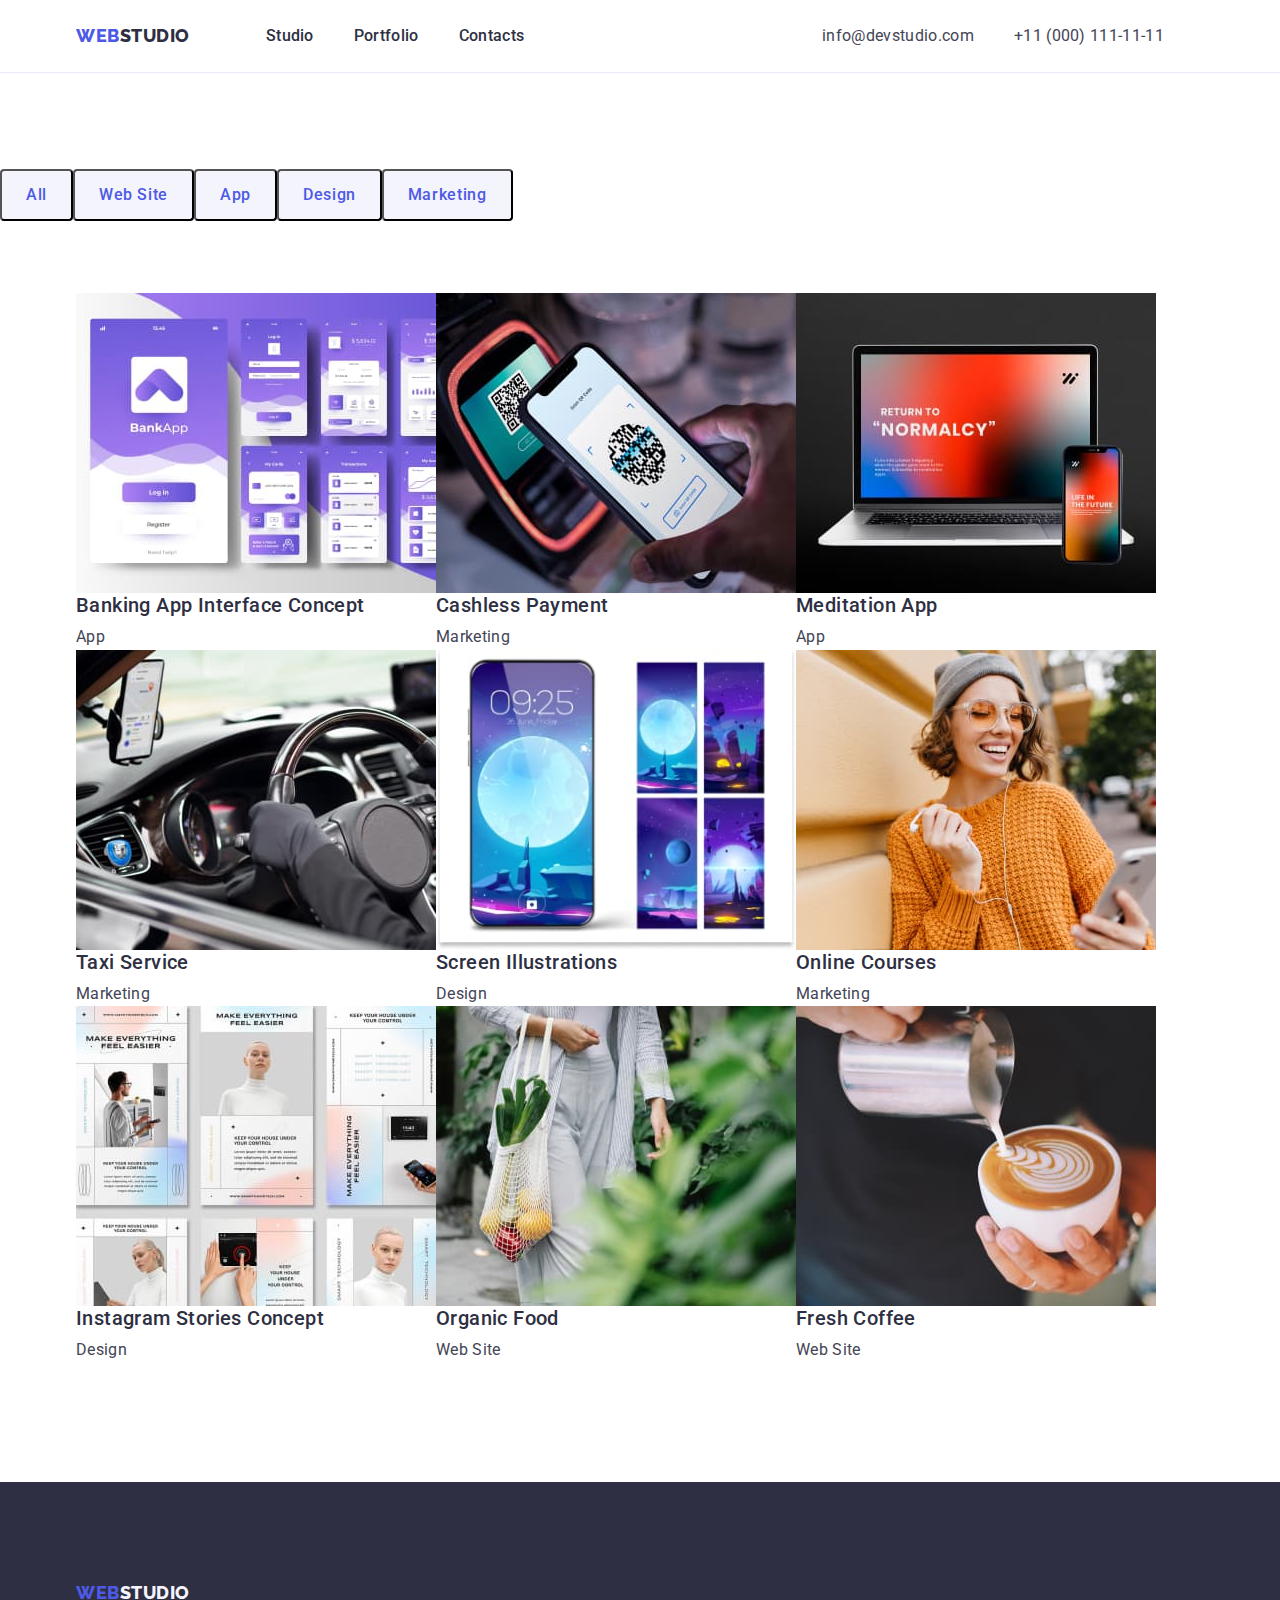
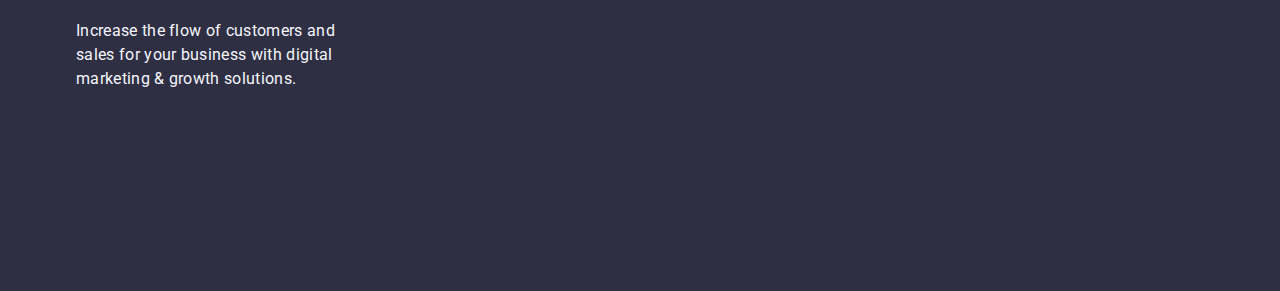
==== portfolio.html @ 67b47234 "index.html" ====
<!DOCTYPE html>
<html lang="en">
  <head>
    <meta charset="UTF-8" />
    <meta http-equiv="X-UA-Compatible" content="IE=edge" />
    <meta name="viewport" content="width=device-width, initial-scale=1.0" />
    <title>Portfolio</title>
    <link rel="preconnect" href="https://fonts.googleapis.com" />
    <link rel="preconnect" href="https://fonts.gstatic.com" crossorigin />
    <link
      href="https://fonts.googleapis.com/css2?family=Raleway:wght@800&family=Roboto:wght@400;500;700&display=swap"
      rel="stylesheet"
    />
    <link
      rel="stylesheet"
      href="https://cdn.jsdelivr.net/npm/modern-normalize@1.1.0/modern-normalize.min.css"
    />
    <link rel="stylesheet" href="./css/styles.css" />
  </head>
  <body>
    <header class="page-header">
      <div class="container container-header">
        <nav class="header-item">
          <a class="logo-link link logo-item" href="./index.html"
            >Web<span class="logo-dark">Studio</span>
          </a>
          <ul class="list">
            <li><a class="link-list link" href="./index.html">Studio</a></li>
            <li>
              <a class="link-list link" href="./portfolio.html">Portfolio</a>
            </li>
            <li><a class="link-list link" href="">Contacts</a></li>
          </ul>
        </nav>
        <address class="adr">
          <ul class="list">
            <li>
              <a class="link-cnt email link" href="mailto:info@devstudio.com"
                >info@devstudio.com</a
              >
            </li>

            <li>
              <a class="link-cnt link" href="tel:+110001111111"
                >+11 (000) 111-11-11</a
              >
            </li>
          </ul>
        </address>
      </div>
    </header>
    <main>
      <section class="main-section">
        <div class="container-port">
          <h1 class="works" hidden>Our works</h1>
          <ul class="list">
            <li><button class="filter-btn" type="button">All</button></li>
            <li><button class="filter-btn" type="button">Web Site</button></li>
            <li><button class="filter-btn" type="button">App</button></li>
            <li><button class="filter-btn" type="button">Design</button></li>
            <li><button class="filter-btn" type="button">Marketing</button></li>
          </ul>
          <ul class="list list-port">
            <li class="portfolio-cards">
              <a class="link" href=""
                ><img src="./images/img-p-1.jpg" alt="img-p-1" width="360" />
                <h2 class="title">Banking App Interface Concept</h2>
                <p class="title-txt">App</p>
              </a>
            </li>
            <li class="portfolio-cards">
              <a class="link" href="">
                <img src="./images/img-p-2.jpg" alt="img-p-2" width="360" />
                <h2 class="title">Cashless Payment</h2>
                <p class="title-txt">Marketing</p>
              </a>
            </li>
            <li class="portfolio-cards">
              <a class="link" href="">
                <img src="./images/img-p-3.jpg" alt="img-p-3" width="360" />
                <h2 class="title">Meditation App</h2>
                <p class="title-txt">App</p>
              </a>
            </li>
            <li class="portfolio-cards">
              <a class="link" href="">
                <img src="./images/img-p-4.jpg" alt="img-p-4" width="360" />
                <h2 class="title">Taxi Service</h2>
                <p class="title-txt">Marketing</p>
              </a>
            </li>
            <li class="portfolio-cards">
              <a class="link" href="">
                <img src="./images/img-p-5.jpg" alt="img-p-5" width="360" />
                <h2 class="title">Screen Illustrations</h2>
                <p class="title-txt">Design</p></a
              >
            </li>
            <li class="portfolio-cards">
              <a class="link" href="">
                <img src="./images/img-p-6.jpg" alt="img-p-6" width="360" />
                <h2 class="title">Online Courses</h2>
                <p class="title-txt">Marketing</p></a
              >
            </li>
            <li class="portfolio-cards">
              <a class="link" href="">
                <img src="./images/img-p-7.jpg" alt="img-p-7" width="360" />
                <h2 class="title">Instagram Stories Concept</h2>
                <p class="title-txt">Design</p></a
              >
            </li>
            <li class="portfolio-cards">
              <a class="link" href="">
                <img src="./images/img-p-8.jpg" alt="img-p-8" width="360" />
                <h2 class="title">Organic Food</h2>
                <p class="title-txt">Web Site</p></a
              >
            </li>
            <li class="portfolio-cards">
              <a class="link" href="">
                <img src="./images/img-p-9.jpg" alt="img-p-9" width="360" />
                <h2 class="title">Fresh Coffee</h2>
                <p class="title-txt">Web Site</p></a
              >
            </li>
          </ul>
        </div>
      </section>
    </main>
    <footer class="ftr">
      <div class="container footer-item">
        <a class="logo-link link ftr-item" href="./index.html"
          >Web<span class="logo-light">Studio</span>
        </a>
        <p class="footer-txt">
          Increase the flow of customers and sales for your business with
          digital marketing & growth solutions.
        </p>
      </div>
    </footer>
  </body>
</html>
---- css/styles.css ----
html {
  box-sizing: border-box;
}
*,
*::before,
::after {
  box-sizing: inherit;
}

:root {
  --primary-font: Roboto;
  --secondary-font: Raleway;
  --iris: #4d5ae5;
  --ocean: #404bbf;
  --navy-blue: #2e2f42;
  --green: #31d0aa;
  --slate: #434455;
  --light-slate: #8e8f99;
  --cornflower: #e7e9fc;
  --cloud: #f4f4fd;
  --navy-blue-modal: #2e2f42;
  --grey: #2e2f42;
  --white: #ffffff;
  --dairy: #fcfcfc;
  --main-txt-cl: #434455;
}
/*Header*/
body {
  font-family: var(--primary-font), sans-serif;
  font-style: normal;
  color: var(--main-txt-cl);
  background-color: var(--white);
}
.list {
  list-style-type: none;
  padding: 0;
  margin: 0;
  display: flex;
}
h1,
h2,
h3,
p,
ul {
  margin-top: 0;
  margin-bottom: 0;
}
.page-header {
  background-color: var(--white);
  border-bottom: 1px solid var(--cornflower);
}
.container-header {
  display: flex;
}

.logo-link {
  color: var(--iris);
  font-family: var(--secondary-font), sans-serif;
  font-weight: 800;
  font-size: 18px;
  line-height: 1.17;
  display: flex;
  align-items: center;
  letter-spacing: 0.03em;
  text-transform: uppercase;
  text-decoration: none;
}
.logo-dark {
  color: var(--navy-blue);
}
.link {
  text-decoration: none;
}
.link-list {
  color: var(--navy-blue);
  font-weight: 500;
  font-size: 16px;
  line-height: 1.5;
  letter-spacing: 0.02em;
  text-decoration: none;
  display: flex;
  margin-right: 40px;
  padding: 24px 0 24px;
  gap: 40px;
}

.link:hover {
  color: var(--ocean);
}
.link:focus {
  color: #404bbf;
}

.adr {
  font-style: normal;
  display: flex;
  margin-left: auto;
}
.link-cnt {
  font-weight: 400;
  font-size: 16px;
  line-height: 1.5;
  color: var(--slate);
  letter-spacing: 0.02em;
  text-decoration: none;
  margin-right: 40px;
  gap: 40px;
}
.email:hover {
  color: var(--ocean);
}

.logo-light {
  color: var(--cloud);
}

/*HW3*/
.container {
  width: 1158px;

  align-items: center;
  padding: 0 15px 0 15px;
  margin-left: auto;
  margin-right: auto;
}
.item {
  margin-top: 0;
  margin-bottom: 120px;
}
.work-card {
  margin-top: 0;

  margin-bottom: 72px;
}
.header-item {
  display: flex;
  align-items: center;
}
.logo-item {
  margin-right: 76px;
}

.list-item {
  margin-left: 76px;
}
/*Section1*/
.hero-image {
  background-color: var(--grey);
  text-align: center;
  padding: 188px 0;
}
.hero-txt {
  font-weight: 700;
  font-size: 56px;
  line-height: 1.07;
  color: var(--white);

  letter-spacing: 0.02em;
  margin-bottom: 48px;
}

.button-txt {
  min-width: 169px;
  height: 56px;
  border: none;
  text-align: center;
  font-family: 'Roboto', sans-serif;
  cursor: pointer;
  font-weight: 500;
  font-size: 16px;
  line-height: 1.5;

  letter-spacing: 0.04em;
  color: var(--white);
  background-color: var(--iris);
  border-radius: 4px;
  padding: 16px 32px;
  border: 1px solid var(--cornflower);
}
.button-txt:hover,
.button-txt:focus {
  background-color: var(--ocean);
  border: 1px solid transparent;
}

/*Section2*/
.title {
  margin-top: 0;
  margin-bottom: 8px;
  font-weight: 500;
  font-size: 20px;
  line-height: 1.2;
  letter-spacing: 0.02em;
  color: var(--grey);
}
.title-txt {
  font-weight: 400;
  font-size: 16px;
  line-height: 1.5;
  letter-spacing: 0.02em;
  color: var(--slate);
}
.work-item {
  padding: 120px 0;
}
.title-item {
  margin-right: 24px;
  width: calc((100% - 72px) / 4);
  margin-top: 120px;
}
/*Section3*/
.work {
  font-weight: 700;
  font-size: 36px;
  line-height: 1.11;
  text-align: center;
  letter-spacing: 0.02em;
  text-transform: capitalize;
  color: var(--grey);
}
.work-card-item {
  padding-bottom: 120px;
  padding-top: 120px;
}
.photo {
  display: flex;
  gap: 24px;
}
.photo-item {
  margin-right: 24px;
  width: calc((100% - 48px) / 3);
}
/*Section4*/
.team {
  background-color: var(--cloud);
  padding: 120px 0;
}
.card {
  background-color: var(--white);
  box-shadow: 0px 1px 6px rgba(46, 47, 66, 0.08),
    0px 1px 1px rgba(46, 47, 66, 0.16), 0px 2px 1px rgba(46, 47, 66, 0.08);
  border-radius: 0px 0px 4px 4px;
  gap: 24px;
  width: 264px;
}
.card-item {
  margin-right: 24px;
  text-align: center;
}
.team-item {
  margin-bottom: 72px;
  text-align: center;
}
.card-items {
  padding: 32px 16px;
  border-radius: 0px 0px 4px 4px;
}

/*Footer*/
.ftr {
  background-color: var(--navy-blue);
  padding: 100px 0;
}
.footer-txt {
  font-size: 16px;
  line-height: 1.5;

  letter-spacing: 0.02em;
  color: var(--cloud);

  margin-bottom: 100px;
  width: 264px;
}
.ftr-item {
  display: inline-block;
  margin-bottom: 16px;
}
.footer-item {
  display: flex;
  align-items: start;
  flex-direction: column;
}

/*Portfolio*/
img {
  display: block;
}
.filter-btn {
  font-family: var(--primary-font), sans-serif;
  color: var(--iris);
  background-color: var(--cloud);
  border-radius: 4px;
  font-weight: 500;
  font-size: 16px;
  line-height: 1.5;
  display: flex;
  align-items: center;
  text-align: center;
  letter-spacing: 0.04em;
  cursor: pointer;
  border-radius: 4px;
  padding: 12px 24px;
  display: inline-block;
  display: flex;
  justify-content: center;
  margin-bottom: 72px;
}
.filter-btn:hover {
  background-color: var(--ocean);
  color: var(--white);
}
.filter-btn:focus {
  background-color: var(--ocean);
  color: var(--white);
}
.works {
  color: var(--navy-blue);
}

.main-section {
  padding: 96px 0 120px;
}
.portfolio-cards {
  display: flex;
  flex-wrap: wrap;
  column-gap: 24px;
  row-gap: 48px;

  flex-basis: calc((100% - 48px) / 3);
}
.list-port {
  width: 1158px;
  display: flex;
  align-items: center;
  padding: 0 15px 0 15px;
  margin-left: auto;
  margin-right: auto;
  flex-wrap: wrap;
}
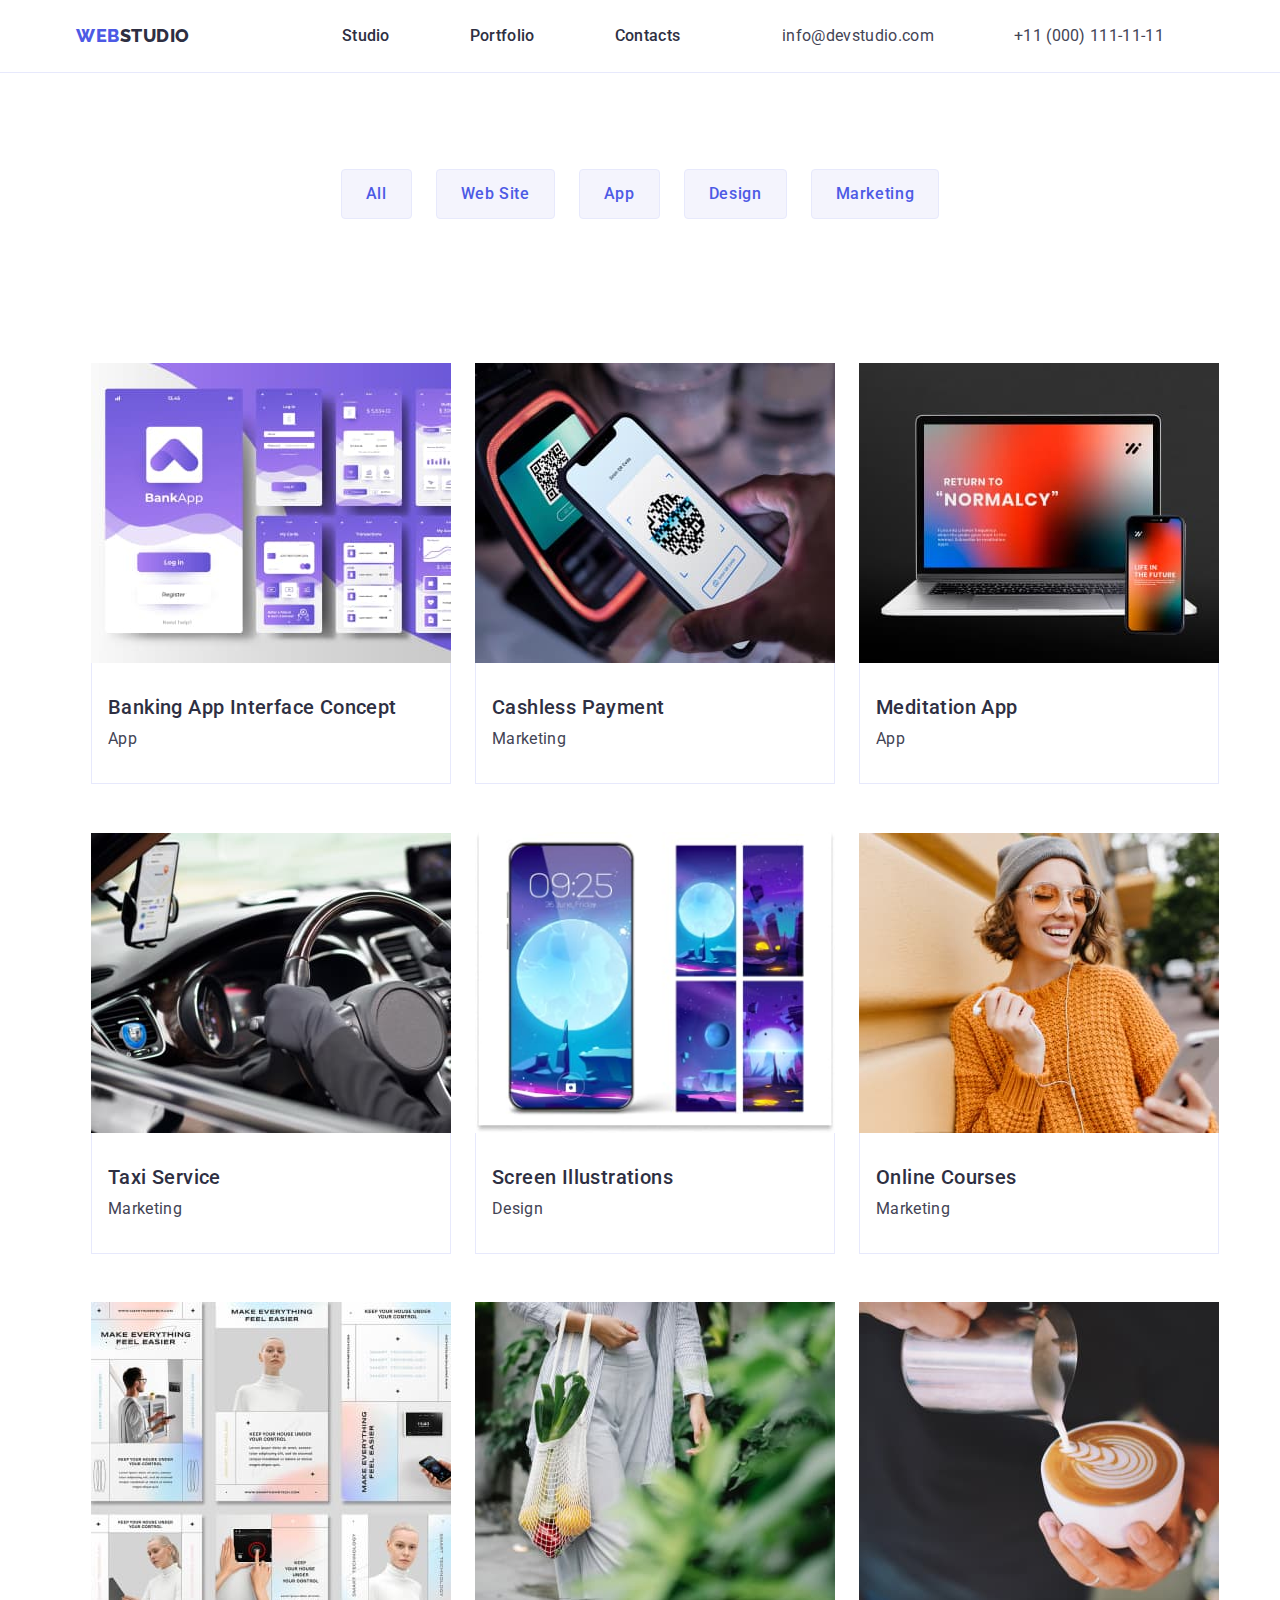
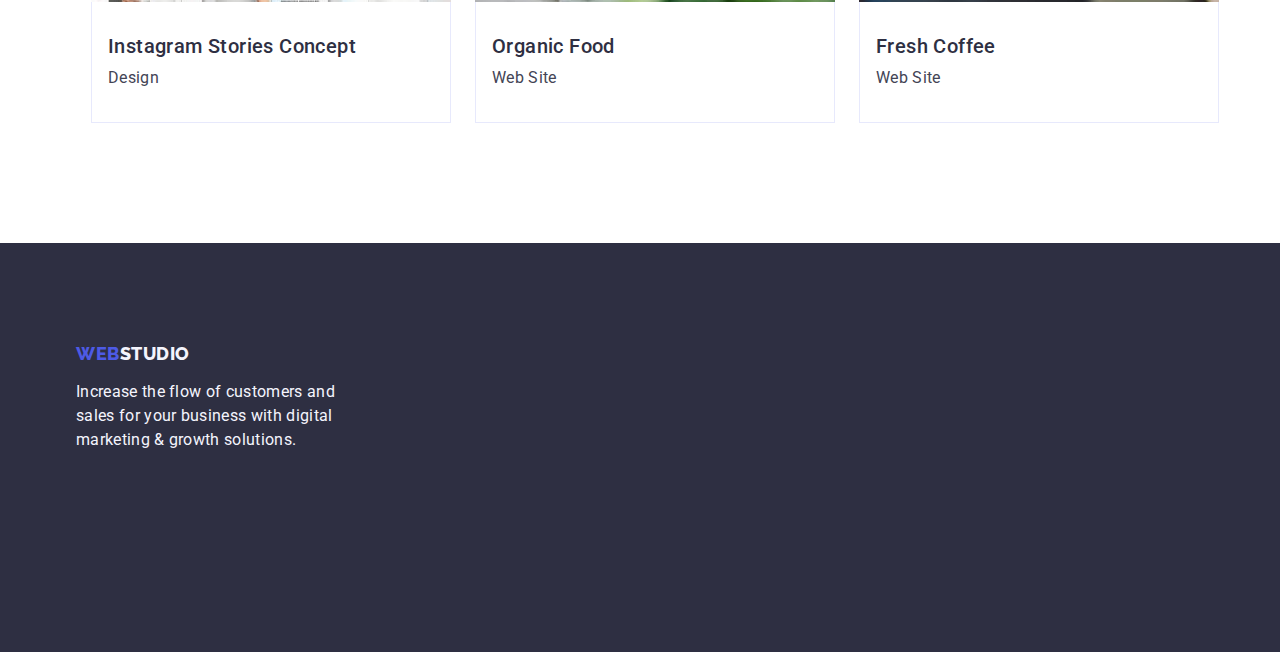
==== commit 963941b7: "index.html" ====
--- a/portfolio.html
+++ b/portfolio.html
@@ -24,7 +24,7 @@
           <a class="logo-link link logo-item" href="./index.html"
             >Web<span class="logo-dark">Studio</span>
           </a>
-          <ul class="list">
+          <ul class="list list-item">
             <li><a class="link-list link" href="./index.html">Studio</a></li>
             <li>
               <a class="link-list link" href="./portfolio.html">Portfolio</a>
@@ -33,7 +33,7 @@
           </ul>
         </nav>
         <address class="adr">
-          <ul class="list">
+          <ul class="list list-adr">
             <li>
               <a class="link-cnt email link" href="mailto:info@devstudio.com"
                 >info@devstudio.com</a
@@ -51,9 +51,9 @@
     </header>
     <main>
       <section class="main-section">
-        <div class="container-port">
+        <div class="container">
           <h1 class="works" hidden>Our works</h1>
-          <ul class="list">
+          <ul class="list list-filter">
             <li><button class="filter-btn" type="button">All</button></li>
             <li><button class="filter-btn" type="button">Web Site</button></li>
             <li><button class="filter-btn" type="button">App</button></li>
@@ -64,64 +64,86 @@
             <li class="portfolio-cards">
               <a class="link" href=""
                 ><img src="./images/img-p-1.jpg" alt="img-p-1" width="360" />
-                <h2 class="title">Banking App Interface Concept</h2>
-                <p class="title-txt">App</p>
+                <div class="portfolio-cards-item">
+                  <h2 class="title title-portfolio">Banking App Interface Concept</h2>
+                  <p class="title-txt">App</p>
+                </div>
               </a>
             </li>
             <li class="portfolio-cards">
               <a class="link" href="">
                 <img src="./images/img-p-2.jpg" alt="img-p-2" width="360" />
-                <h2 class="title">Cashless Payment</h2>
-                <p class="title-txt">Marketing</p>
+                <div class="portfolio-cards-item">
+                  <h2 class="title title-portfolio">Cashless Payment</h2>
+                  <p class="title-txt">Marketing</p>
+                </div>
               </a>
             </li>
             <li class="portfolio-cards">
               <a class="link" href="">
                 <img src="./images/img-p-3.jpg" alt="img-p-3" width="360" />
-                <h2 class="title">Meditation App</h2>
-                <p class="title-txt">App</p>
+                <div class="portfolio-cards-item">
+                  <h2 class="title title-portfolio">Meditation App</h2>
+                  <p class="title-txt">App</p>
+                </div>
               </a>
             </li>
             <li class="portfolio-cards">
               <a class="link" href="">
                 <img src="./images/img-p-4.jpg" alt="img-p-4" width="360" />
-                <h2 class="title">Taxi Service</h2>
-                <p class="title-txt">Marketing</p>
+                <div class="portfolio-cards-item">
+                  <h2 class="title title-portfolio">Taxi Service</h2>
+                  <p class="title-txt">Marketing</p>
+                </div>
               </a>
             </li>
             <li class="portfolio-cards">
               <a class="link" href="">
                 <img src="./images/img-p-5.jpg" alt="img-p-5" width="360" />
-                <h2 class="title">Screen Illustrations</h2>
-                <p class="title-txt">Design</p></a
-              >
+                <div class="portfolio-cards-item">
+                  <h2 class="title title-portfolio">Screen Illustrations</h2>
+                  <p class="title-txt">Design</p>
+                </div>
+              </a>
             </li>
             <li class="portfolio-cards">
               <a class="link" href="">
                 <img src="./images/img-p-6.jpg" alt="img-p-6" width="360" />
-                <h2 class="title">Online Courses</h2>
-                <p class="title-txt">Marketing</p></a
+                <div class="portfolio-cards-item">
+                <h2 class="title title-portfolio">Online Courses</h2>
+                <p class="title-txt">Marketing</p>
+              </div>
+              </a
               >
             </li>
             <li class="portfolio-cards">
               <a class="link" href="">
                 <img src="./images/img-p-7.jpg" alt="img-p-7" width="360" />
-                <h2 class="title">Instagram Stories Concept</h2>
-                <p class="title-txt">Design</p></a
+                <div class="portfolio-cards-item">
+                <h2 class="title title-portfolio">Instagram Stories Concept</h2>
+                <p class="title-txt">Design</p>
+              </div>
+              </a
               >
             </li>
             <li class="portfolio-cards">
               <a class="link" href="">
                 <img src="./images/img-p-8.jpg" alt="img-p-8" width="360" />
-                <h2 class="title">Organic Food</h2>
-                <p class="title-txt">Web Site</p></a
+                <div class="portfolio-cards-item">
+                <h2 class="title title-portfolio">Organic Food</h2>
+                <p class="title-txt">Web Site</p>
+              </div>
+              </a
               >
             </li>
             <li class="portfolio-cards">
               <a class="link" href="">
                 <img src="./images/img-p-9.jpg" alt="img-p-9" width="360" />
-                <h2 class="title">Fresh Coffee</h2>
-                <p class="title-txt">Web Site</p></a
+                <div class="portfolio-cards-item">
+                <h2 class="title title-portfolio">Fresh Coffee</h2>
+                <p class="title-txt">Web Site</p>
+              </div>
+                </a
               >
             </li>
           </ul>
--- a/css/styles.css
+++ b/css/styles.css
@@ -142,6 +142,10 @@
 
 .list-item {
   margin-left: 76px;
+  gap: 40px;
+}
+.list-adr {
+  gap: 40px;
 }
 /*Section1*/
 .hero-image {
@@ -157,6 +161,9 @@
 
   letter-spacing: 0.02em;
   margin-bottom: 48px;
+  max-width: 496px;
+  margin-left: auto;
+  margin-right: auto;
 }
 
 .button-txt {
@@ -176,6 +183,10 @@
   border-radius: 4px;
   padding: 16px 32px;
   border: 1px solid var(--cornflower);
+  display: block;
+  border: none;
+  margin-left: auto;
+  margin-right: auto;
 }
 .button-txt:hover,
 .button-txt:focus {
@@ -255,7 +266,9 @@
   padding: 32px 16px;
   border-radius: 0px 0px 4px 4px;
 }
-
+.team-list {
+  gap: 24px;
+}
 /*Footer*/
 .ftr {
   background-color: var(--navy-blue);
@@ -304,14 +317,17 @@
   display: flex;
   justify-content: center;
   margin-bottom: 72px;
+  border: 1px solid var(--cornflower);
 }
 .filter-btn:hover {
   background-color: var(--ocean);
   color: var(--white);
+  border: 1px solid transparent;
 }
 .filter-btn:focus {
   background-color: var(--ocean);
   color: var(--white);
+  border: 1px solid transparent;
 }
 .works {
   color: var(--navy-blue);
@@ -325,8 +341,7 @@
   flex-wrap: wrap;
   column-gap: 24px;
   row-gap: 48px;
-
-  flex-basis: calc((100% - 48px) / 3);
+  width: calc((100% - 48px) / 3);
 }
 .list-port {
   width: 1158px;
@@ -336,4 +351,19 @@
   margin-left: auto;
   margin-right: auto;
   flex-wrap: wrap;
-}
+  column-gap: 24px;
+  row-gap: 48px;
+}
+.list-filter {
+  justify-content: center;
+  gap: 24px;
+  margin-bottom: 72px;
+}
+.portfolio-cards-item{
+  padding: 32px 16px;
+  border: 1px solid var(--cornflower);
+  border-top: none;
+}
+.title-portfolio{
+  margin-bottom: 8px;
+}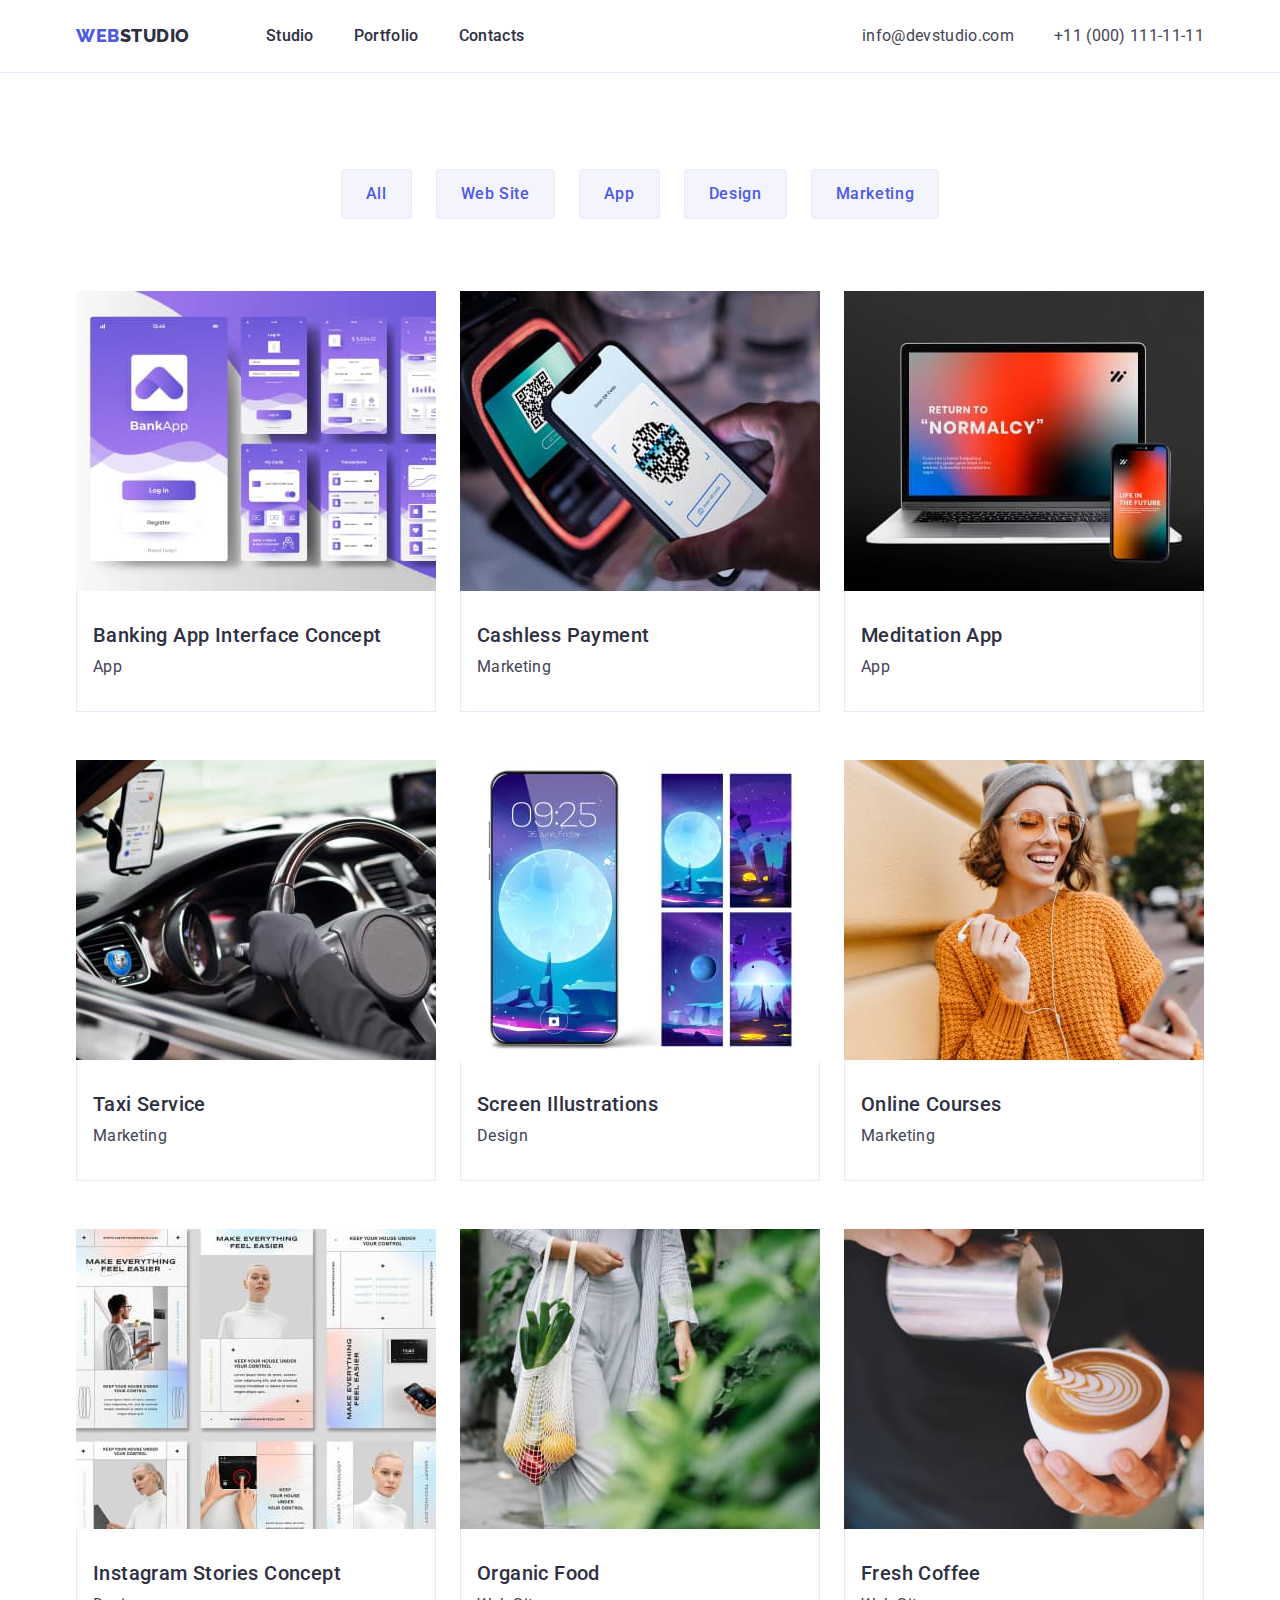
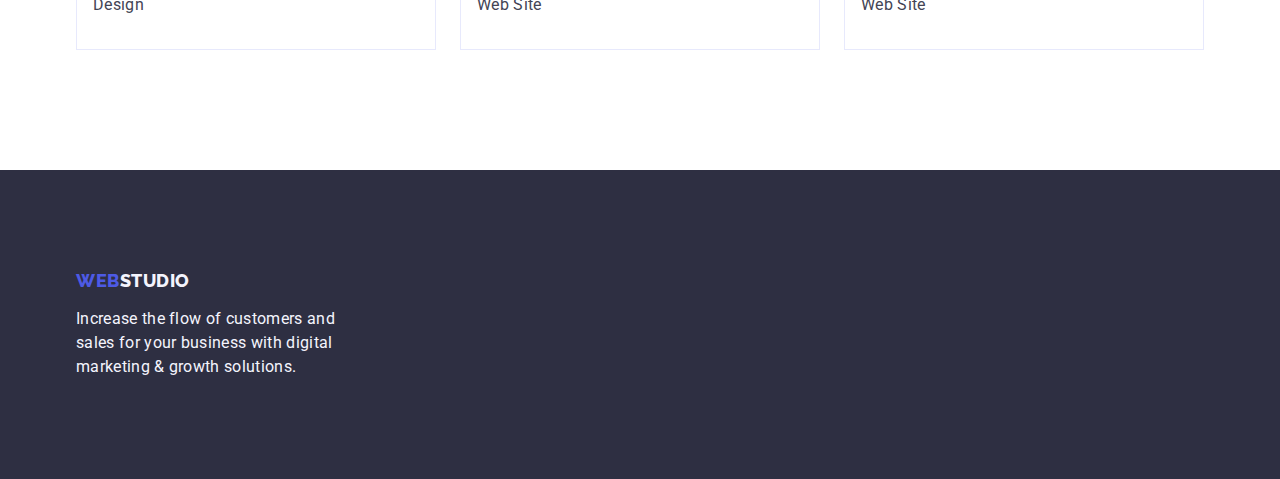
==== commit b3f42e15: "index.html" ====
--- a/portfolio.html
+++ b/portfolio.html
@@ -52,7 +52,7 @@
     <main>
       <section class="main-section">
         <div class="container">
-          <h1 class="works" hidden>Our works</h1>
+          <h1 class="works visually-hidden">Our works</h1>
           <ul class="list list-filter">
             <li><button class="filter-btn" type="button">All</button></li>
             <li><button class="filter-btn" type="button">Web Site</button></li>
@@ -65,7 +65,9 @@
               <a class="link" href=""
                 ><img src="./images/img-p-1.jpg" alt="img-p-1" width="360" />
                 <div class="portfolio-cards-item">
-                  <h2 class="title title-portfolio">Banking App Interface Concept</h2>
+                  <h2 class="title title-portfolio">
+                    Banking App Interface Concept
+                  </h2>
                   <p class="title-txt">App</p>
                 </div>
               </a>
@@ -110,41 +112,39 @@
               <a class="link" href="">
                 <img src="./images/img-p-6.jpg" alt="img-p-6" width="360" />
                 <div class="portfolio-cards-item">
-                <h2 class="title title-portfolio">Online Courses</h2>
-                <p class="title-txt">Marketing</p>
-              </div>
-              </a
-              >
+                  <h2 class="title title-portfolio">Online Courses</h2>
+                  <p class="title-txt">Marketing</p>
+                </div>
+              </a>
             </li>
             <li class="portfolio-cards">
               <a class="link" href="">
                 <img src="./images/img-p-7.jpg" alt="img-p-7" width="360" />
                 <div class="portfolio-cards-item">
-                <h2 class="title title-portfolio">Instagram Stories Concept</h2>
-                <p class="title-txt">Design</p>
-              </div>
-              </a
-              >
+                  <h2 class="title title-portfolio">
+                    Instagram Stories Concept
+                  </h2>
+                  <p class="title-txt">Design</p>
+                </div>
+              </a>
             </li>
             <li class="portfolio-cards">
               <a class="link" href="">
                 <img src="./images/img-p-8.jpg" alt="img-p-8" width="360" />
                 <div class="portfolio-cards-item">
-                <h2 class="title title-portfolio">Organic Food</h2>
-                <p class="title-txt">Web Site</p>
-              </div>
-              </a
-              >
+                  <h2 class="title title-portfolio">Organic Food</h2>
+                  <p class="title-txt">Web Site</p>
+                </div>
+              </a>
             </li>
             <li class="portfolio-cards">
               <a class="link" href="">
                 <img src="./images/img-p-9.jpg" alt="img-p-9" width="360" />
                 <div class="portfolio-cards-item">
-                <h2 class="title title-portfolio">Fresh Coffee</h2>
-                <p class="title-txt">Web Site</p>
-              </div>
-                </a
-              >
+                  <h2 class="title title-portfolio">Fresh Coffee</h2>
+                  <p class="title-txt">Web Site</p>
+                </div>
+              </a>
             </li>
           </ul>
         </div>
--- a/css/styles.css
+++ b/css/styles.css
@@ -79,7 +79,7 @@
   letter-spacing: 0.02em;
   text-decoration: none;
   display: flex;
-  margin-right: 40px;
+
   padding: 24px 0 24px;
   gap: 40px;
 }
@@ -103,8 +103,6 @@
   color: var(--slate);
   letter-spacing: 0.02em;
   text-decoration: none;
-  margin-right: 40px;
-  gap: 40px;
 }
 .email:hover {
   color: var(--ocean);
@@ -125,7 +123,6 @@
 }
 .item {
   margin-top: 0;
-  margin-bottom: 120px;
 }
 .work-card {
   margin-top: 0;
@@ -141,7 +138,6 @@
 }
 
 .list-item {
-  margin-left: 76px;
   gap: 40px;
 }
 .list-adr {
@@ -195,6 +191,20 @@
 }
 
 /*Section2*/
+.visually-hidden {
+  position: absolute;
+  width: 1px;
+  height: 1px;
+  margin: -1px;
+  border: 0;
+  padding: 0;
+
+  white-space: nowrap;
+  clip-path: inset(100%);
+  clip: rect(0 0 0 0);
+  overflow: hidden;
+}
+
 .title {
   margin-top: 0;
   margin-bottom: 8px;
@@ -211,14 +221,13 @@
   letter-spacing: 0.02em;
   color: var(--slate);
 }
+.title-item {
+  width: calc((100% - 72px) / 4);
+}
 .work-item {
   padding: 120px 0;
 }
-.title-item {
-  margin-right: 24px;
-  width: calc((100% - 72px) / 4);
-  margin-top: 120px;
-}
+
 /*Section3*/
 .work {
   font-weight: 700;
@@ -231,14 +240,12 @@
 }
 .work-card-item {
   padding-bottom: 120px;
-  padding-top: 120px;
 }
 .photo {
   display: flex;
   gap: 24px;
 }
 .photo-item {
-  margin-right: 24px;
   width: calc((100% - 48px) / 3);
 }
 /*Section4*/
@@ -251,11 +258,8 @@
   box-shadow: 0px 1px 6px rgba(46, 47, 66, 0.08),
     0px 1px 1px rgba(46, 47, 66, 0.16), 0px 2px 1px rgba(46, 47, 66, 0.08);
   border-radius: 0px 0px 4px 4px;
-  gap: 24px;
-  width: 264px;
 }
 .card-item {
-  margin-right: 24px;
   text-align: center;
 }
 .team-item {
@@ -268,6 +272,7 @@
 }
 .team-list {
   gap: 24px;
+  padding-left: 0;
 }
 /*Footer*/
 .ftr {
@@ -281,17 +286,16 @@
   letter-spacing: 0.02em;
   color: var(--cloud);
 
-  margin-bottom: 100px;
   width: 264px;
 }
-.ftr-item {
-  display: inline-block;
-  margin-bottom: 16px;
-}
+
 .footer-item {
-  display: flex;
   align-items: start;
   flex-direction: column;
+}
+.ftr-item {
+  margin-bottom: 16px;
+  display: inline-block;
 }
 
 /*Portfolio*/
@@ -316,7 +320,7 @@
   display: inline-block;
   display: flex;
   justify-content: center;
-  margin-bottom: 72px;
+
   border: 1px solid var(--cornflower);
 }
 .filter-btn:hover {
@@ -333,23 +337,28 @@
   color: var(--navy-blue);
 }
 
+.visually-hidden {
+  position: absolute;
+  width: 1px;
+  height: 1px;
+  margin: -1px;
+  border: 0;
+  padding: 0;
+
+  white-space: nowrap;
+  clip-path: inset(100%);
+  clip: rect(0 0 0 0);
+  overflow: hidden;
+}
+
 .main-section {
   padding: 96px 0 120px;
 }
-.portfolio-cards {
-  display: flex;
-  flex-wrap: wrap;
-  column-gap: 24px;
-  row-gap: 48px;
-  width: calc((100% - 48px) / 3);
-}
+
 .list-port {
-  width: 1158px;
-  display: flex;
-  align-items: center;
-  padding: 0 15px 0 15px;
-  margin-left: auto;
-  margin-right: auto;
+  display: flex;
+  align-items: center;
+
   flex-wrap: wrap;
   column-gap: 24px;
   row-gap: 48px;
@@ -359,11 +368,17 @@
   gap: 24px;
   margin-bottom: 72px;
 }
-.portfolio-cards-item{
+.portfolio-cards-item {
   padding: 32px 16px;
   border: 1px solid var(--cornflower);
   border-top: none;
 }
-.title-portfolio{
+.title-portfolio {
   margin-bottom: 8px;
-}+}
+.portfolio-cards {
+  display: flex;
+  flex-wrap: wrap;
+
+  width: calc((100% - 48px) / 3);
+}
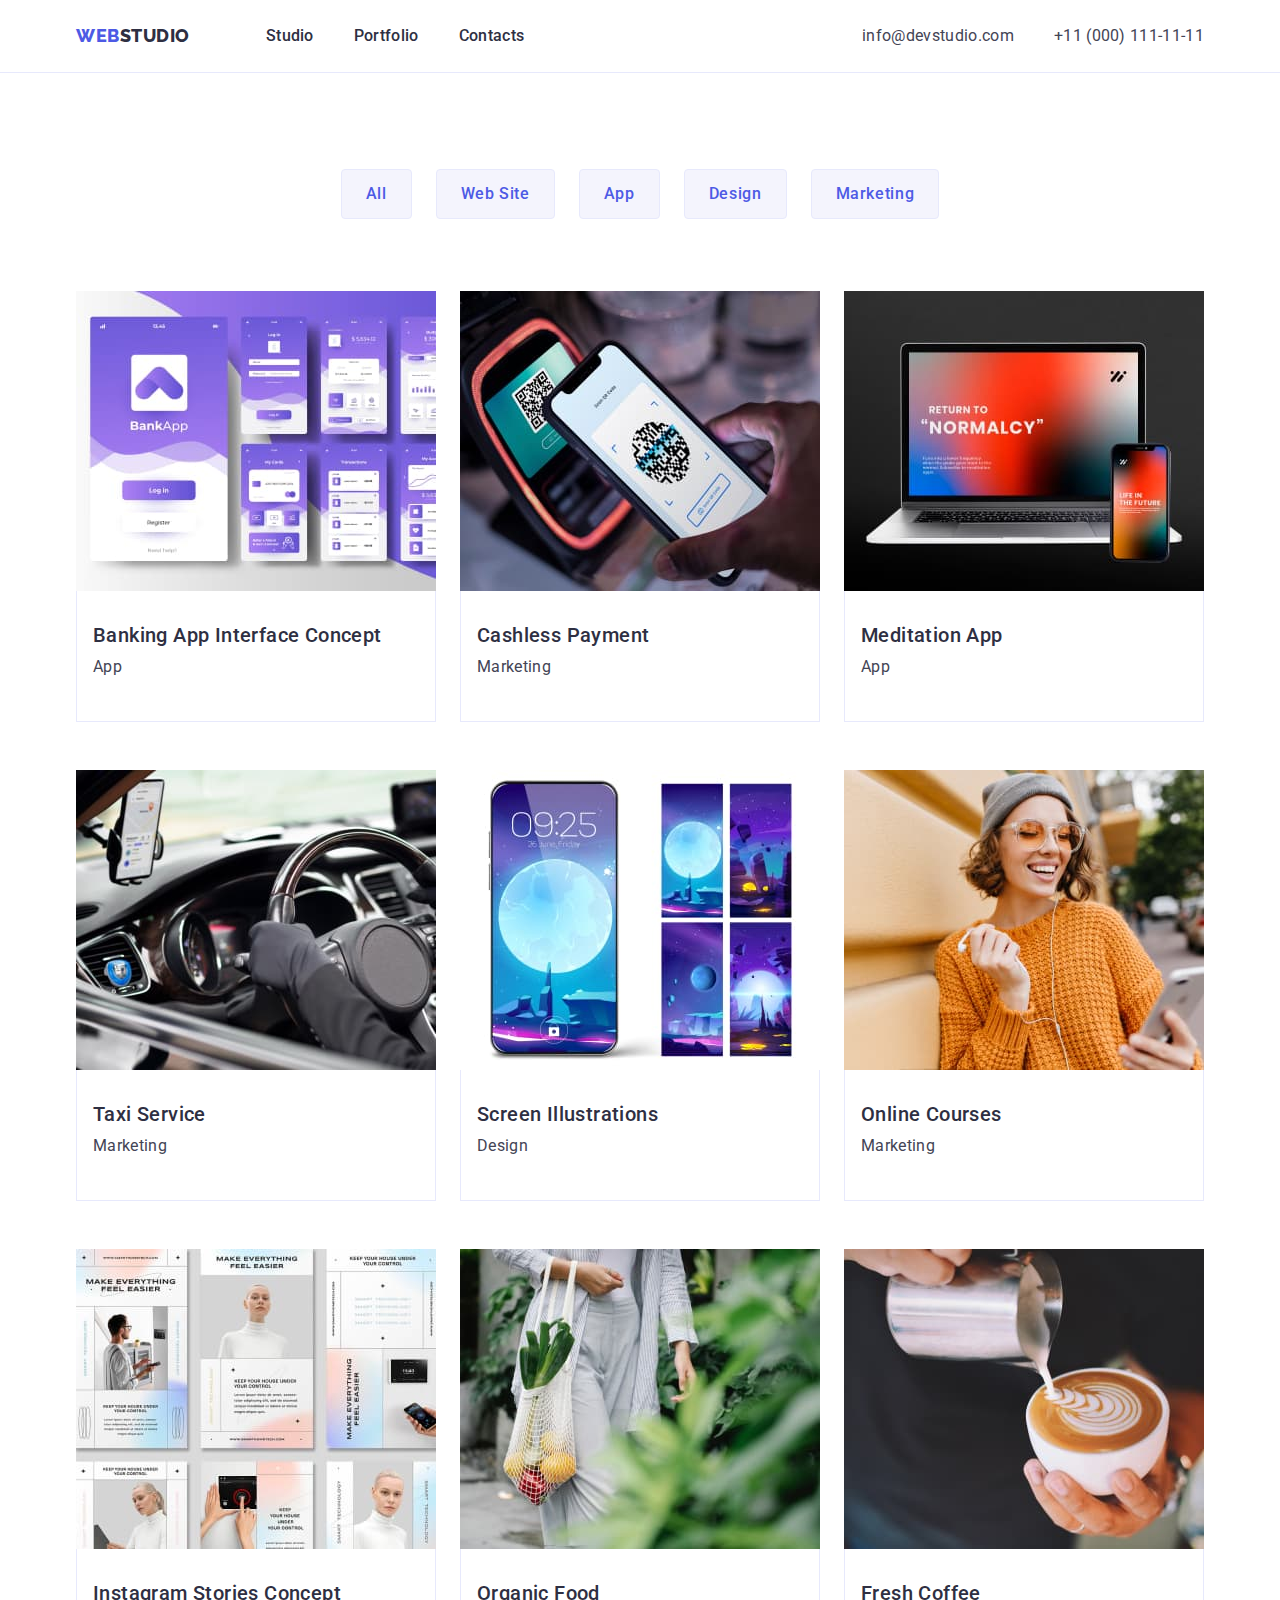
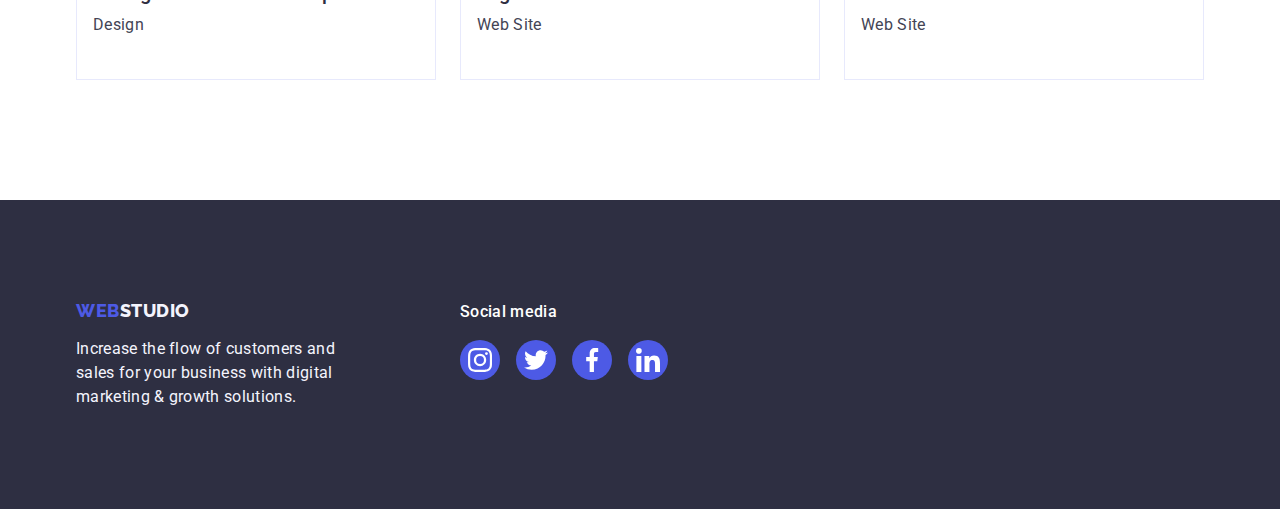
==== commit 91d63a3a: "index.html" ====
--- a/portfolio.html
+++ b/portfolio.html
@@ -54,11 +54,31 @@
         <div class="container">
           <h1 class="works visually-hidden">Our works</h1>
           <ul class="list list-filter">
-            <li><button class="filter-btn" type="button">All</button></li>
-            <li><button class="filter-btn" type="button">Web Site</button></li>
-            <li><button class="filter-btn" type="button">App</button></li>
-            <li><button class="filter-btn" type="button">Design</button></li>
-            <li><button class="filter-btn" type="button">Marketing</button></li>
+            <li>
+              <button class="filter-btn list-filter-shadow" type="button">
+                All
+              </button>
+            </li>
+            <li>
+              <button class="filter-btn list-filter-shadow" type="button">
+                Web Site
+              </button>
+            </li>
+            <li>
+              <button class="filter-btn list-filter-shadow" type="button">
+                App
+              </button>
+            </li>
+            <li>
+              <button class="filter-btn list-filter-shadow" type="button">
+                Design
+              </button>
+            </li>
+            <li>
+              <button class="filter-btn list-filter-shadow" type="button">
+                Marketing
+              </button>
+            </li>
           </ul>
           <ul class="list list-port">
             <li class="portfolio-cards">
@@ -151,14 +171,61 @@
       </section>
     </main>
     <footer class="ftr">
-      <div class="container footer-item">
-        <a class="logo-link link ftr-item" href="./index.html"
-          >Web<span class="logo-light">Studio</span>
-        </a>
-        <p class="footer-txt">
-          Increase the flow of customers and sales for your business with
-          digital marketing & growth solutions.
-        </p>
+      <div class="container container-footer">
+        <div class="footer-item">
+          <a class="logo-link link ftr-item" href="./index.html"
+            >Web<span class="logo-light">Studio</span>
+          </a>
+          <p class="footer-txt">
+            Increase the flow of customers and sales for your business with
+            digital marketing & growth solutions.
+          </p>
+        </div>
+        <div>
+          <p class="media">Social media</p>
+          <ul class="footer-media list">
+            <li>
+              <a
+                class="footer-socials-link link list"
+                href="https://instagram.com"
+                ><svg class="footer-socials-icon" width="24" height="24">
+                  <use
+                    href="./images/symbol-defs.svg#icon-icon-instagram"
+                  ></use></svg
+              ></a>
+            </li>
+            <li>
+              <a
+                class="footer-socials-link link list"
+                href="https://twitter.com"
+                ><svg class="footer-socials-icon" width="24" height="24">
+                  <use
+                    href="./images/symbol-defs.svg#icon-icon-twitter"
+                  ></use></svg
+              ></a>
+            </li>
+            <li>
+              <a
+                class="footer-socials-link link list"
+                href="https://facebook.com"
+                ><svg class="footer-socials-icon" width="24" height="24">
+                  <use
+                    href="./images/symbol-defs.svg#icon-icon-facebook"
+                  ></use></svg
+              ></a>
+            </li>
+            <li>
+              <a
+                class="footer-socials-link link list"
+                href="https://linkedin.com"
+                ><svg class="footer-socials-icon" width="24" height="24">
+                  <use
+                    href="./images/symbol-defs.svg#icon-icon-linkedin"
+                  ></use></svg
+              ></a>
+            </li>
+          </ul>
+        </div>
       </div>
     </footer>
   </body>
--- a/css/styles.css
+++ b/css/styles.css
@@ -149,6 +149,18 @@
   text-align: center;
   padding: 188px 0;
 }
+.overlay {
+  max-width: 1440рх;
+  height: 600px;
+  background-image: linear-gradient(
+      rgba(46, 47, 66, 0.7),
+      rgba(46, 47, 66, 0.7)
+    ),
+    url(../images/people-office\ 1.jpg);
+  background-repeat: no-repeat;
+  background-position: center;
+  background-size: cover;
+}
 .hero-txt {
   font-weight: 700;
   font-size: 56px;
@@ -220,12 +232,59 @@
   line-height: 1.5;
   letter-spacing: 0.02em;
   color: var(--slate);
+  margin-bottom: 10px;
 }
 .title-item {
   width: calc((100% - 72px) / 4);
 }
+.title-item::before {
+  display: block;
+  content: '';
+
+  background-repeat: no-repeat;
+  background-position: center;
+
+  height: 112px;
+  background-color: var(--cloud);
+  border-radius: 4px;
+}
+.icon-antenna::before {
+  background-image: url(../images/icons.svg/icon-antenna.svg);
+}
+.icon-clock::before {
+  background-image: url(../images/icons.svg/icon-clock.svg);
+}
+.icon-diagram::before {
+  background-image: url(../images/icons.svg/icon-diagram.svg);
+}
+.icon-astronaut::before {
+  background-image: url(../images/icons.svg/icon-astronaut.svg);
+}
 .work-item {
   padding: 120px 0;
+}
+
+/*Socials items*/
+.socials {
+  display: flex;
+  justify-content: center;
+  gap: 24px;
+}
+
+.socials-link {
+  display: flex;
+  justify-content: center;
+  align-items: center;
+  width: 40px;
+  height: 40px;
+  background-color: var(--iris);
+  border-radius: 50%;
+}
+.socials-link:hover {
+  background-color: var(--ocean);
+}
+.socials-icon {
+  fill: var(--white);
 }
 
 /*Section3*/
@@ -252,6 +311,7 @@
 .team {
   background-color: var(--cloud);
   padding: 120px 0;
+  margin-bottom: 120px;
 }
 .card {
   background-color: var(--white);
@@ -268,12 +328,42 @@
 }
 .card-items {
   padding: 32px 16px;
-  border-radius: 0px 0px 4px 4px;
 }
 .team-list {
   gap: 24px;
   padding-left: 0;
 }
+/*Section5*/
+.customers {
+  margin-bottom: 120px;
+}
+.customers-list {
+  display: flex;
+  align-items: center;
+  gap: 24px;
+}
+
+.customers-link {
+  display: flex;
+  align-items: center;
+  justify-content: center;
+  width: 168px;
+  height: 88px;
+  border: 1px solid #8e8f99;
+  border-radius: 4px;
+}
+.customers-link:hover,
+.customers-link:focus {
+  border-color: var(--ocean);
+}
+.customers-icon {
+  fill: var(--light-slate);
+}
+.customers-icon:hover,
+.customers-icon:focus {
+  fill: var(--ocean);
+}
+
 /*Footer*/
 .ftr {
   background-color: var(--navy-blue);
@@ -296,6 +386,42 @@
 .ftr-item {
   margin-bottom: 16px;
   display: inline-block;
+}
+.container-footer {
+  display: flex;
+  align-items: baseline;
+  gap: 120px;
+}
+.media {
+  font-weight: 500;
+  font-size: 16px;
+  line-height: 1.5;
+  letter-spacing: 0.02em;
+  color: #ffffff;
+  margin-bottom: 16px;
+  justify-content: flex-start;
+}
+
+.footer-socials-link {
+  display: flex;
+  justify-content: center;
+  align-items: center;
+  width: 40px;
+  height: 40px;
+  background-color: var(--iris);
+  border-radius: 50%;
+}
+.footer-socials-link:hover,
+.footer-socials-link:focus {
+  background-color: var(--green);
+}
+.footer-media {
+  display: flex;
+  justify-content: center;
+  gap: 16px;
+}
+.footer-socials-icon {
+  fill: var(--white);
 }
 
 /*Portfolio*/
@@ -382,3 +508,14 @@
 
   width: calc((100% - 48px) / 3);
 }
+.portfolio-cards:hover,
+.portfolio-cards:focus {
+  box-shadow: 0px 1px 6px rgba(46, 47, 66, 0.08),
+    0px 1px 1px rgba(46, 47, 66, 0.16), 0px 2px 1px rgba(46, 47, 66, 0.08);
+}
+
+.list-filter-shadow:hover,
+.list-filter-shadow:focus {
+  box-shadow: 0px 3px 1px rgba(0, 0, 0, 0.1), 0px 2px 1px rgba(0, 0, 0, 0.08),
+    0px 2px 2px rgba(0, 0, 0, 0.12);
+}
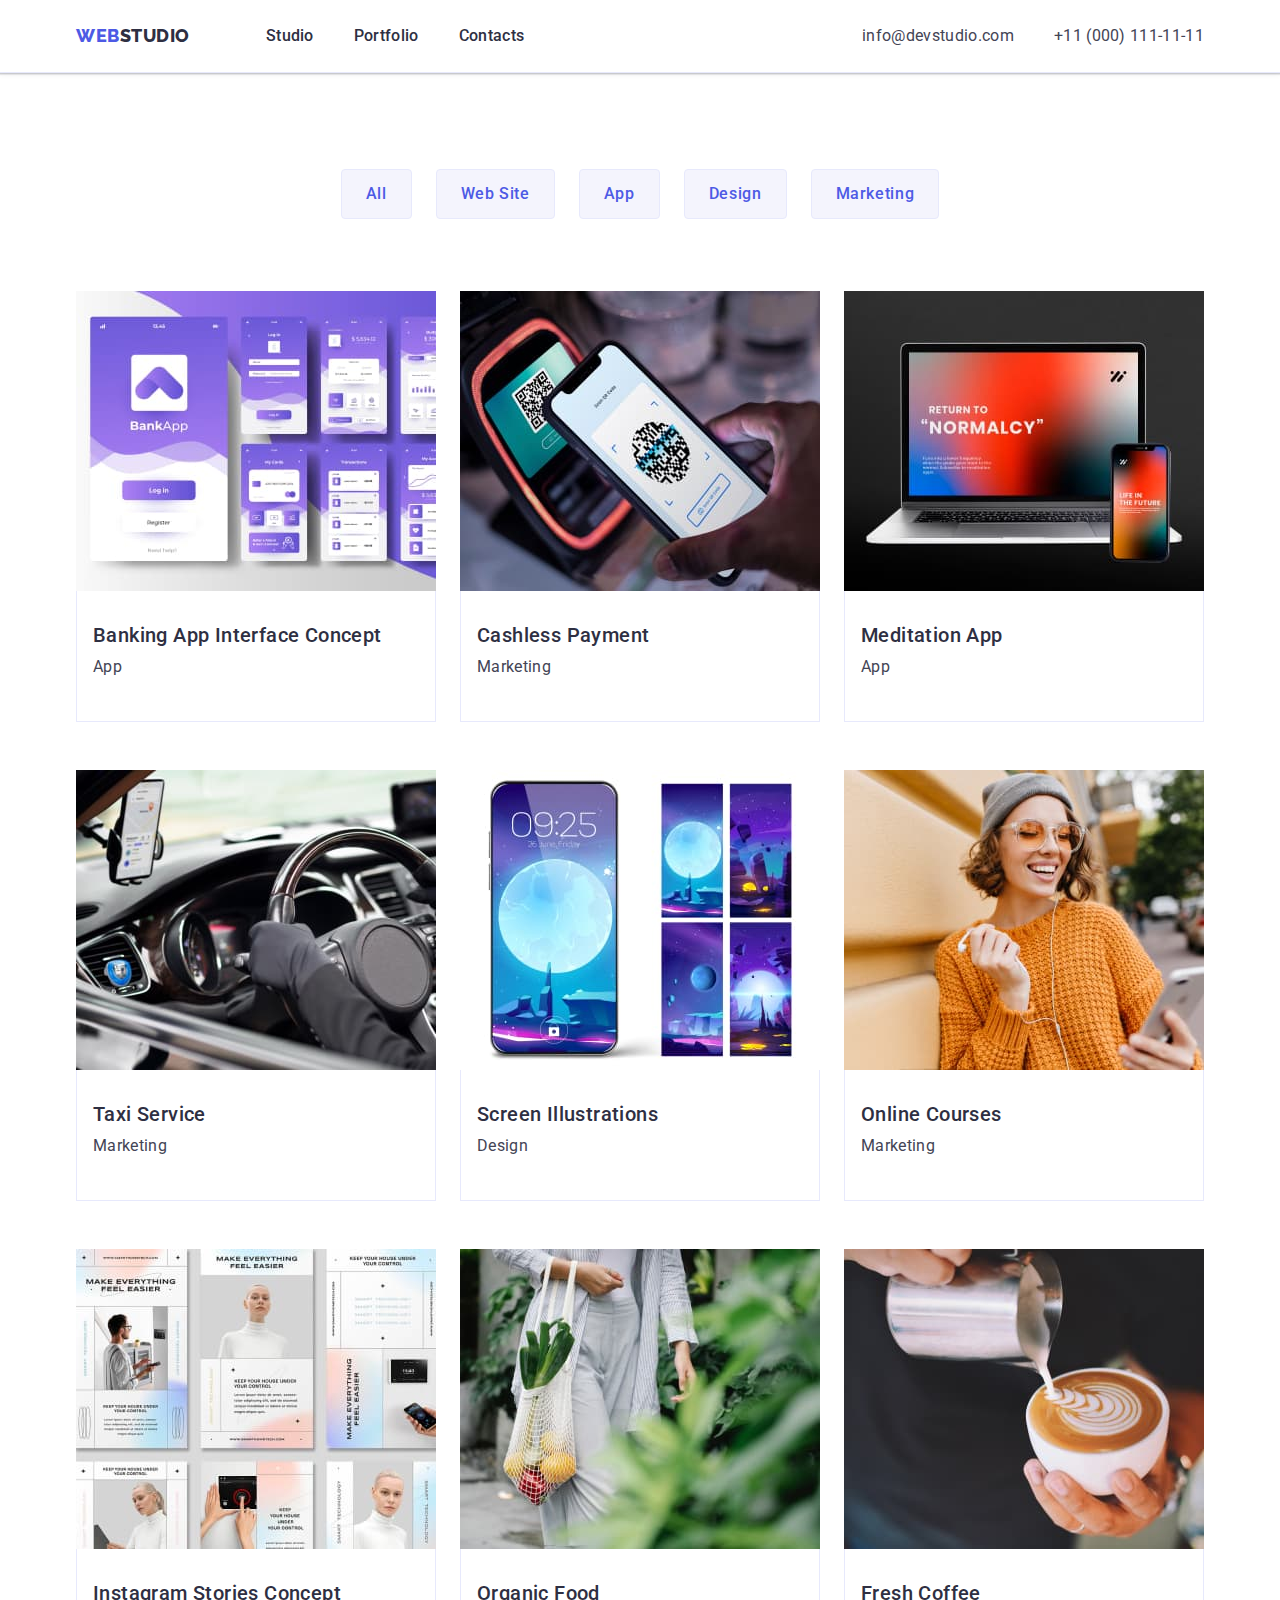
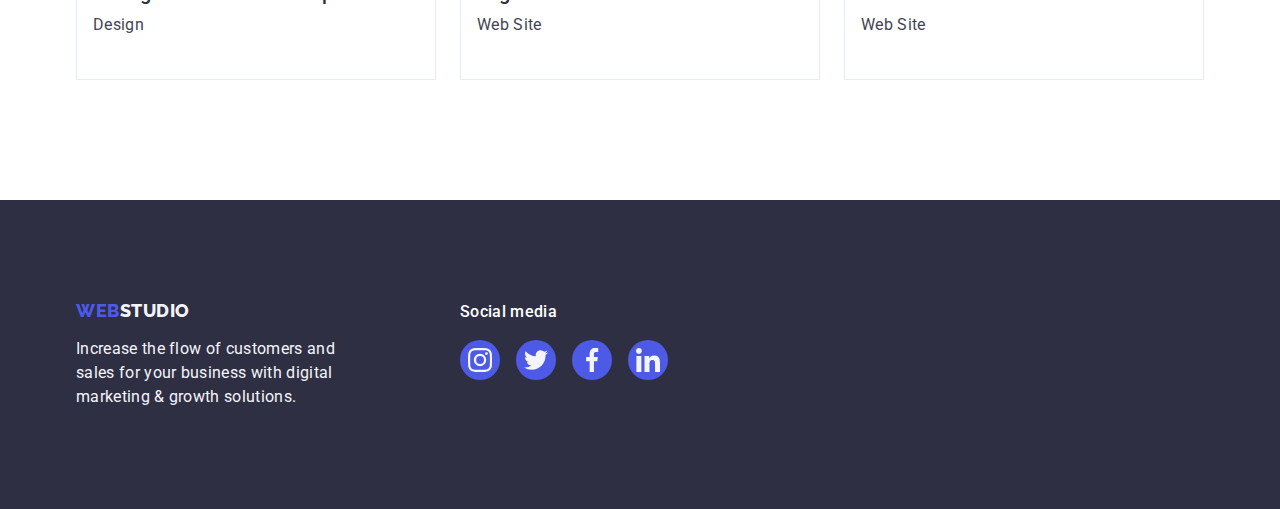
==== commit 4c70eb1b: "index.html" ====
--- a/portfolio.html
+++ b/portfolio.html
@@ -82,7 +82,7 @@
           </ul>
           <ul class="list list-port">
             <li class="portfolio-cards">
-              <a class="link" href=""
+              <a class="link portfolio-link" href=""
                 ><img src="./images/img-p-1.jpg" alt="img-p-1" width="360" />
                 <div class="portfolio-cards-item">
                   <h2 class="title title-portfolio">
@@ -93,7 +93,7 @@
               </a>
             </li>
             <li class="portfolio-cards">
-              <a class="link" href="">
+              <a class="link portfolio-link" href="">
                 <img src="./images/img-p-2.jpg" alt="img-p-2" width="360" />
                 <div class="portfolio-cards-item">
                   <h2 class="title title-portfolio">Cashless Payment</h2>
@@ -102,7 +102,7 @@
               </a>
             </li>
             <li class="portfolio-cards">
-              <a class="link" href="">
+              <a class="link portfolio-link" href="">
                 <img src="./images/img-p-3.jpg" alt="img-p-3" width="360" />
                 <div class="portfolio-cards-item">
                   <h2 class="title title-portfolio">Meditation App</h2>
@@ -111,7 +111,7 @@
               </a>
             </li>
             <li class="portfolio-cards">
-              <a class="link" href="">
+              <a class="link portfolio-link" href="">
                 <img src="./images/img-p-4.jpg" alt="img-p-4" width="360" />
                 <div class="portfolio-cards-item">
                   <h2 class="title title-portfolio">Taxi Service</h2>
@@ -120,7 +120,7 @@
               </a>
             </li>
             <li class="portfolio-cards">
-              <a class="link" href="">
+              <a class="link portfolio-link" href="">
                 <img src="./images/img-p-5.jpg" alt="img-p-5" width="360" />
                 <div class="portfolio-cards-item">
                   <h2 class="title title-portfolio">Screen Illustrations</h2>
@@ -129,7 +129,7 @@
               </a>
             </li>
             <li class="portfolio-cards">
-              <a class="link" href="">
+              <a class="link portfolio-link" href="">
                 <img src="./images/img-p-6.jpg" alt="img-p-6" width="360" />
                 <div class="portfolio-cards-item">
                   <h2 class="title title-portfolio">Online Courses</h2>
@@ -138,7 +138,7 @@
               </a>
             </li>
             <li class="portfolio-cards">
-              <a class="link" href="">
+              <a class="link portfolio-link" href="">
                 <img src="./images/img-p-7.jpg" alt="img-p-7" width="360" />
                 <div class="portfolio-cards-item">
                   <h2 class="title title-portfolio">
@@ -149,7 +149,7 @@
               </a>
             </li>
             <li class="portfolio-cards">
-              <a class="link" href="">
+              <a class="link portfolio-link" href="">
                 <img src="./images/img-p-8.jpg" alt="img-p-8" width="360" />
                 <div class="portfolio-cards-item">
                   <h2 class="title title-portfolio">Organic Food</h2>
@@ -158,7 +158,7 @@
               </a>
             </li>
             <li class="portfolio-cards">
-              <a class="link" href="">
+              <a class="link portfolio-link" href="">
                 <img src="./images/img-p-9.jpg" alt="img-p-9" width="360" />
                 <div class="portfolio-cards-item">
                   <h2 class="title title-portfolio">Fresh Coffee</h2>
@@ -184,45 +184,43 @@
         <div>
           <p class="media">Social media</p>
           <ul class="footer-media list">
-            <li>
+            <li class="list">
               <a
                 class="footer-socials-link link list"
                 href="https://instagram.com"
                 ><svg class="footer-socials-icon" width="24" height="24">
                   <use
                     href="./images/symbol-defs.svg#icon-icon-instagram"
-                  ></use></svg
-              ></a>
-            </li>
-            <li>
+                  ></use>
+                </svg>
+              </a>
+            </li>
+            <li class="list">
               <a
                 class="footer-socials-link link list"
                 href="https://twitter.com"
                 ><svg class="footer-socials-icon" width="24" height="24">
-                  <use
-                    href="./images/symbol-defs.svg#icon-icon-twitter"
-                  ></use></svg
-              ></a>
-            </li>
-            <li>
+                  <use href="./images/symbol-defs.svg#icon-icon-twitter"></use>
+                </svg>
+              </a>
+            </li>
+            <li class="list">
               <a
                 class="footer-socials-link link list"
                 href="https://facebook.com"
                 ><svg class="footer-socials-icon" width="24" height="24">
-                  <use
-                    href="./images/symbol-defs.svg#icon-icon-facebook"
-                  ></use></svg
-              ></a>
-            </li>
-            <li>
+                  <use href="./images/symbol-defs.svg#icon-icon-facebook"></use>
+                </svg>
+              </a>
+            </li>
+            <li class="list">
               <a
                 class="footer-socials-link link list"
                 href="https://linkedin.com"
                 ><svg class="footer-socials-icon" width="24" height="24">
-                  <use
-                    href="./images/symbol-defs.svg#icon-icon-linkedin"
-                  ></use></svg
-              ></a>
+                  <use href="./images/symbol-defs.svg#icon-icon-linkedin"></use>
+                </svg>
+              </a>
             </li>
           </ul>
         </div>
--- a/css/styles.css
+++ b/css/styles.css
@@ -48,6 +48,8 @@
 .page-header {
   background-color: var(--white);
   border-bottom: 1px solid var(--cornflower);
+  box-shadow: 0px 2px 1px rgba(46, 47, 66, 0.08),
+    0px 1px 1px rgba(46, 47, 66, 0.16), 0px 1px 6px rgba(46, 47, 66, 0.08);
 }
 .container-header {
   display: flex;
@@ -237,33 +239,20 @@
 .title-item {
   width: calc((100% - 72px) / 4);
 }
-.title-item::before {
-  display: block;
-  content: '';
-
-  background-repeat: no-repeat;
-  background-position: center;
-
+
+.work-item {
+  padding: 120px 0;
+}
+
+.title-item-icon {
+  display: flex;
+  align-items: center;
+  justify-content: center;
   height: 112px;
   background-color: var(--cloud);
   border-radius: 4px;
-}
-.icon-antenna::before {
-  background-image: url(../images/icons.svg/icon-antenna.svg);
-}
-.icon-clock::before {
-  background-image: url(../images/icons.svg/icon-clock.svg);
-}
-.icon-diagram::before {
-  background-image: url(../images/icons.svg/icon-diagram.svg);
-}
-.icon-astronaut::before {
-  background-image: url(../images/icons.svg/icon-astronaut.svg);
-}
-.work-item {
-  padding: 120px 0;
-}
-
+  margin-bottom: 8px;
+}
 /*Socials items*/
 .socials {
   display: flex;
@@ -280,11 +269,12 @@
   background-color: var(--iris);
   border-radius: 50%;
 }
-.socials-link:hover {
+.socials-link:hover,
+.socials-link:focus {
   background-color: var(--ocean);
 }
 .socials-icon {
-  fill: var(--white);
+  fill: var(--cloud);
 }
 
 /*Section3*/
@@ -327,7 +317,7 @@
   text-align: center;
 }
 .card-items {
-  padding: 32px 16px;
+  padding: 32px 0;
 }
 .team-list {
   gap: 24px;
@@ -336,6 +326,10 @@
 /*Section5*/
 .customers {
   margin-bottom: 120px;
+  padding: 120px 0;
+}
+.team-item-customers {
+  line-height: 1.1;
 }
 .customers-list {
   display: flex;
@@ -349,7 +343,7 @@
   justify-content: center;
   width: 168px;
   height: 88px;
-  border: 1px solid #8e8f99;
+  border: 1px solid var(--light-slate);
   border-radius: 4px;
 }
 .customers-link:hover,
@@ -382,6 +376,7 @@
 .footer-item {
   align-items: start;
   flex-direction: column;
+  gap: 120px;
 }
 .ftr-item {
   margin-bottom: 16px;
@@ -421,7 +416,7 @@
   gap: 16px;
 }
 .footer-socials-icon {
-  fill: var(--white);
+  fill: var(--cloud);
 }
 
 /*Portfolio*/
@@ -519,3 +514,8 @@
   box-shadow: 0px 3px 1px rgba(0, 0, 0, 0.1), 0px 2px 1px rgba(0, 0, 0, 0.08),
     0px 2px 2px rgba(0, 0, 0, 0.12);
 }
+.portfolio-link:hover,
+.portfolio-link:focus {
+  box-shadow: 0px 1px 6px rgba(46, 47, 66, 0.08),
+    0px 1px 1px rgba(46, 47, 66, 0.16), 0px 2px 1px rgba(46, 47, 66, 0.08);
+}
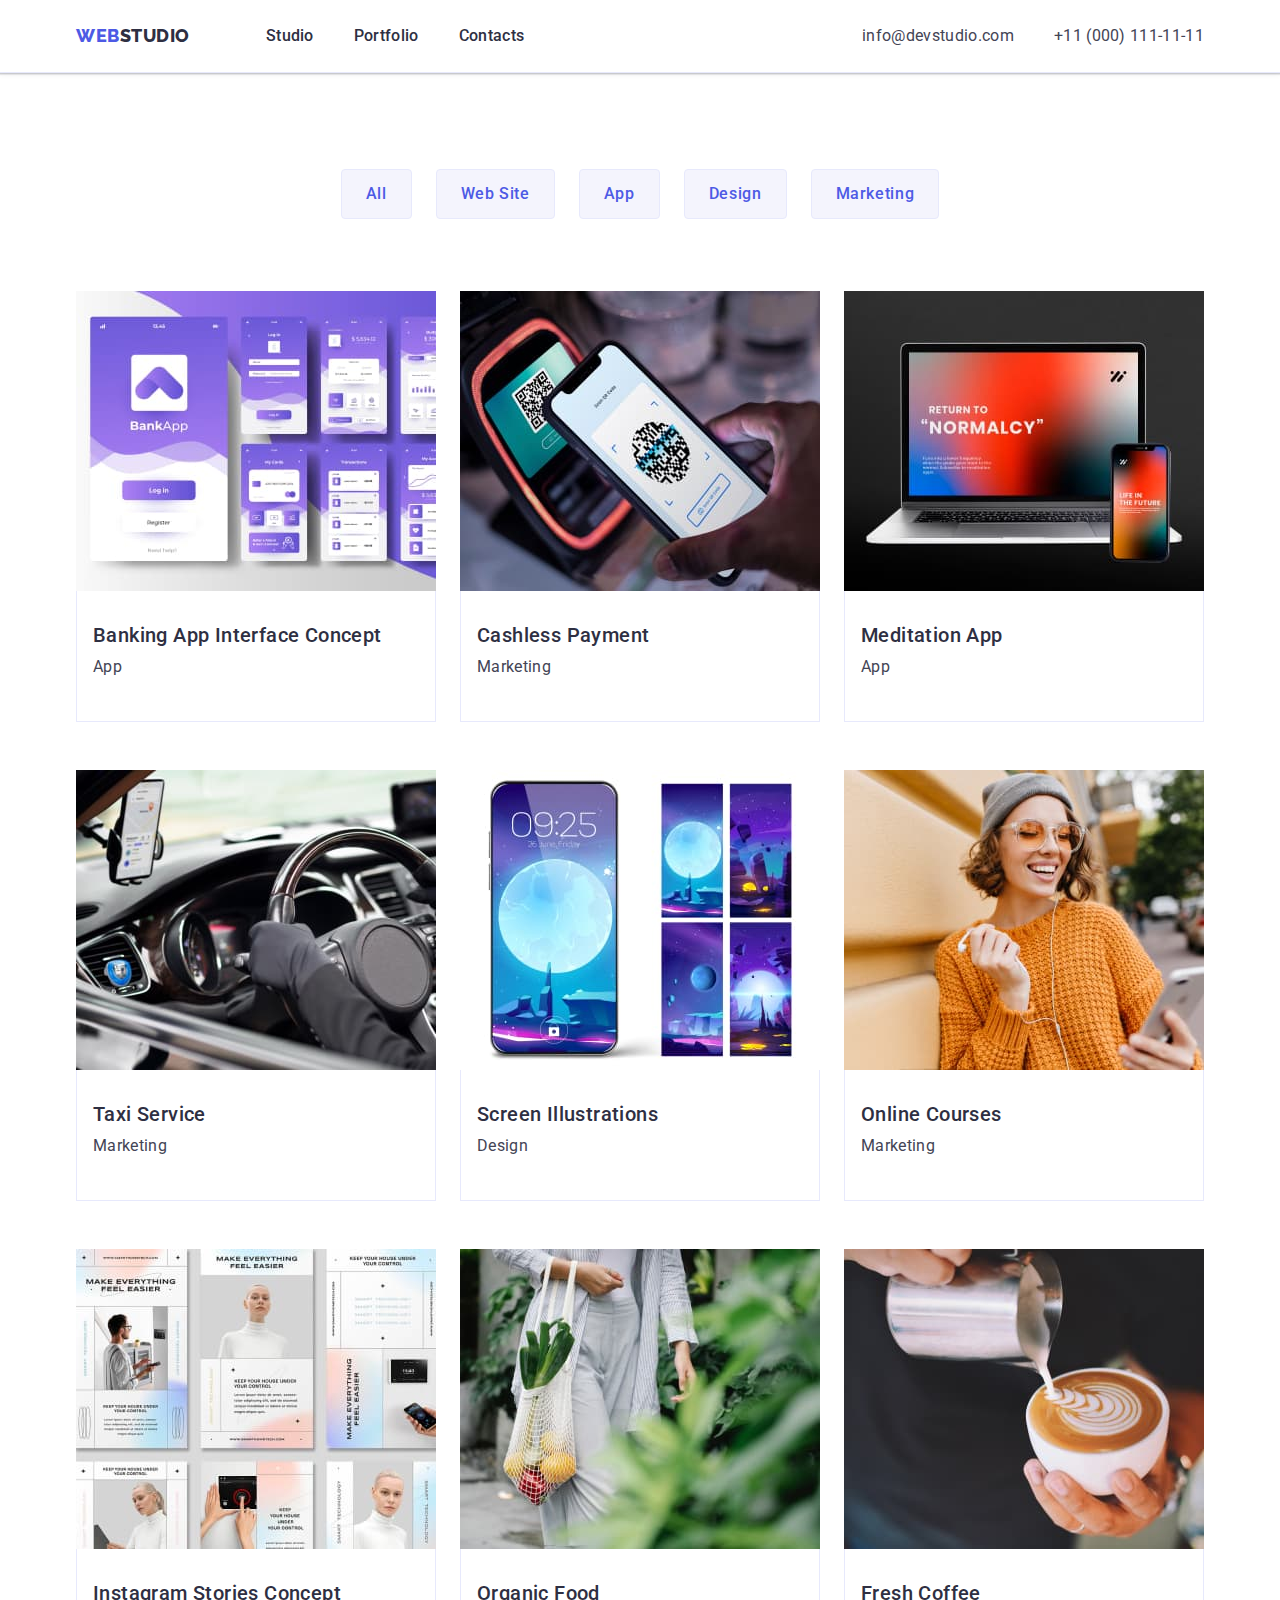
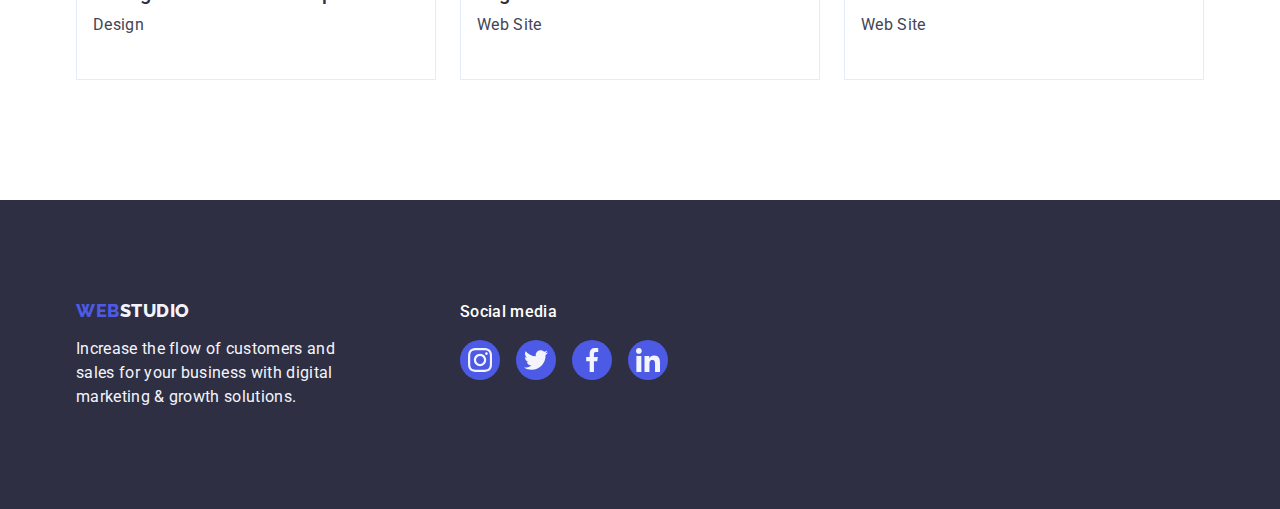
==== commit a7e06104: "index.html" ====
--- a/portfolio.html
+++ b/portfolio.html
@@ -190,7 +190,7 @@
                 href="https://instagram.com"
                 ><svg class="footer-socials-icon" width="24" height="24">
                   <use
-                    href="./images/symbol-defs.svg#icon-icon-instagram"
+                    href="./images/./icons.svg/symbol-defs.svg#icon-icon-instagram"
                   ></use>
                 </svg>
               </a>
@@ -200,7 +200,9 @@
                 class="footer-socials-link link list"
                 href="https://twitter.com"
                 ><svg class="footer-socials-icon" width="24" height="24">
-                  <use href="./images/symbol-defs.svg#icon-icon-twitter"></use>
+                  <use
+                    href="./images/./icons.svg/symbol-defs.svg#icon-icon-twitter"
+                  ></use>
                 </svg>
               </a>
             </li>
@@ -209,7 +211,9 @@
                 class="footer-socials-link link list"
                 href="https://facebook.com"
                 ><svg class="footer-socials-icon" width="24" height="24">
-                  <use href="./images/symbol-defs.svg#icon-icon-facebook"></use>
+                  <use
+                    href="./images/./icons.svg/symbol-defs.svg#icon-icon-facebook"
+                  ></use>
                 </svg>
               </a>
             </li>
@@ -218,7 +222,9 @@
                 class="footer-socials-link link list"
                 href="https://linkedin.com"
                 ><svg class="footer-socials-icon" width="24" height="24">
-                  <use href="./images/symbol-defs.svg#icon-icon-linkedin"></use>
+                  <use
+                    href="./images/./icons.svg/symbol-defs.svg#icon-icon-linkedin"
+                  ></use>
                 </svg>
               </a>
             </li>
--- a/css/styles.css
+++ b/css/styles.css
@@ -152,13 +152,13 @@
   padding: 188px 0;
 }
 .overlay {
-  max-width: 1440рх;
+  max-width: 1440px;
   height: 600px;
   background-image: linear-gradient(
       rgba(46, 47, 66, 0.7),
       rgba(46, 47, 66, 0.7)
     ),
-    url(../images/people-office\ 1.jpg);
+    url(../images/img-name.jpg);
   background-repeat: no-repeat;
   background-position: center;
   background-size: cover;
@@ -345,13 +345,14 @@
   height: 88px;
   border: 1px solid var(--light-slate);
   border-radius: 4px;
+  color: var(--light-slate);
 }
 .customers-link:hover,
 .customers-link:focus {
   border-color: var(--ocean);
 }
 .customers-icon {
-  fill: var(--light-slate);
+  fill: currentColor;
 }
 .customers-icon:hover,
 .customers-icon:focus {
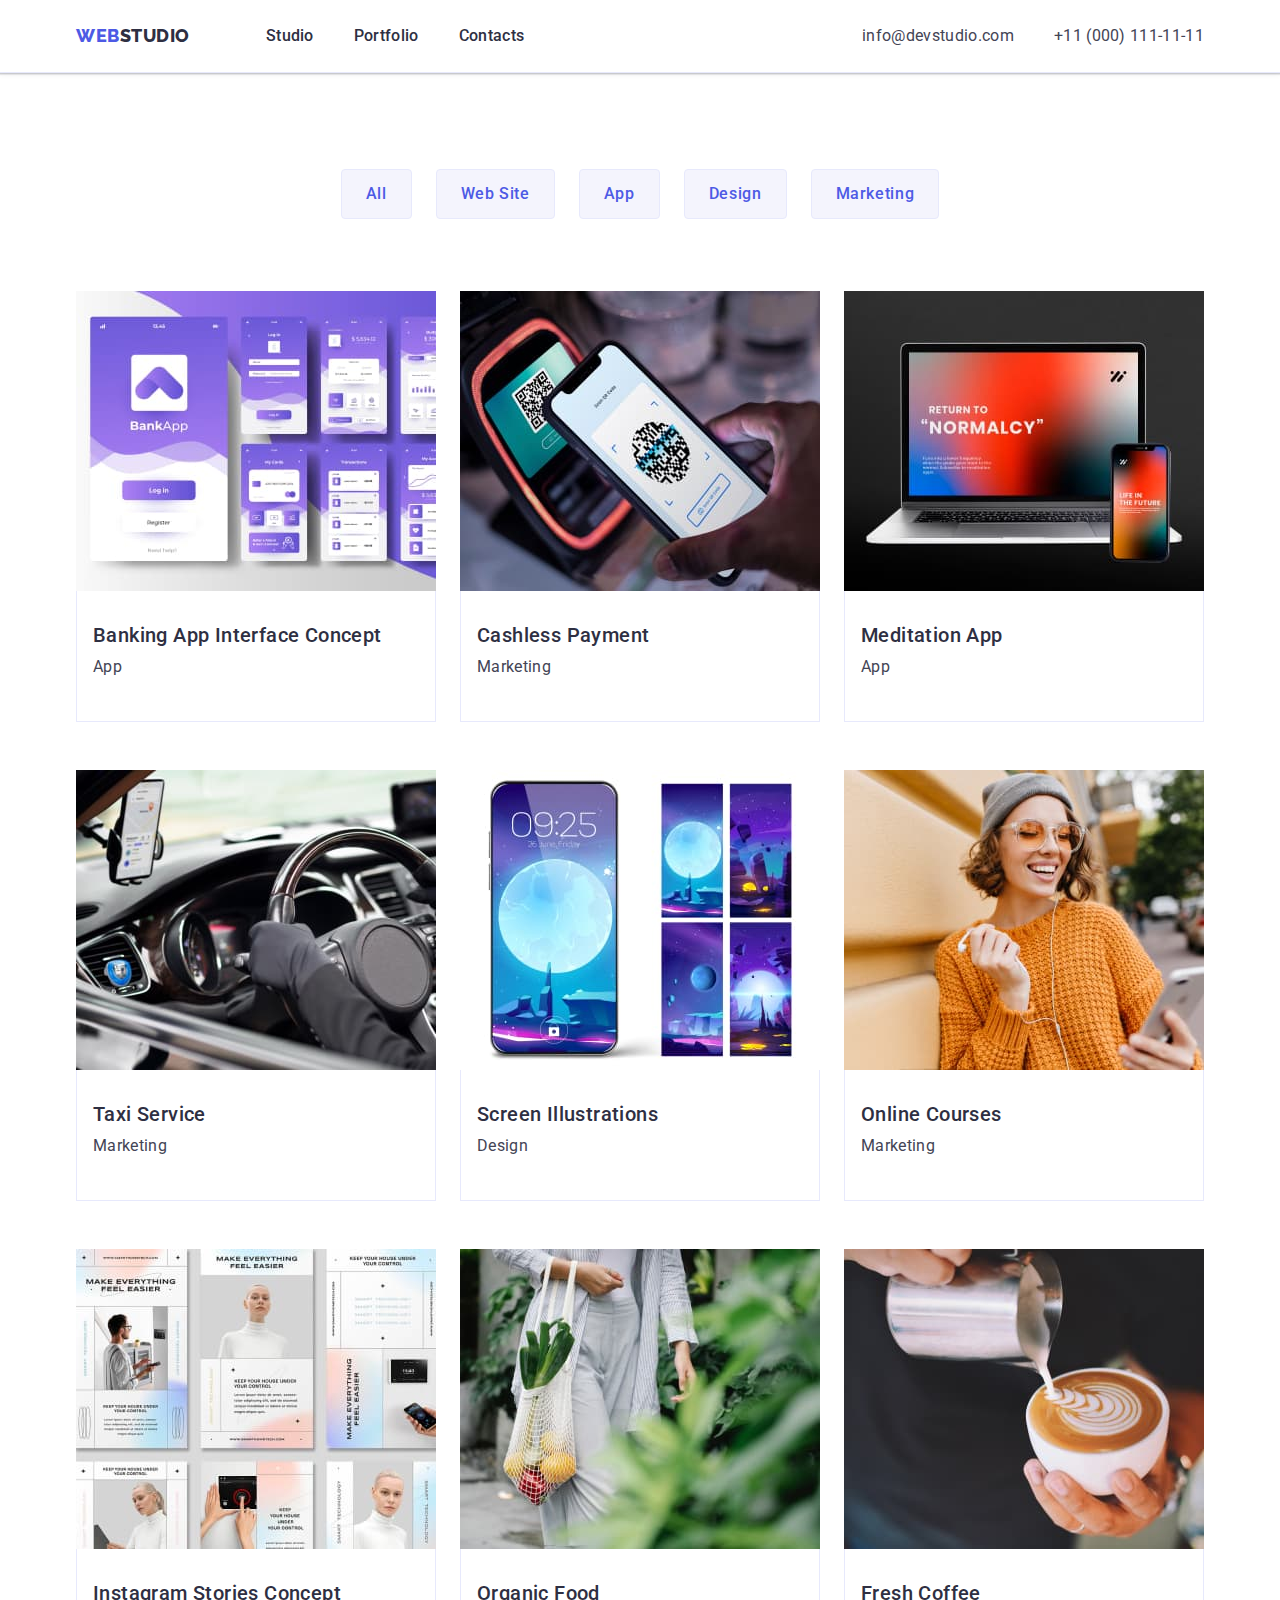
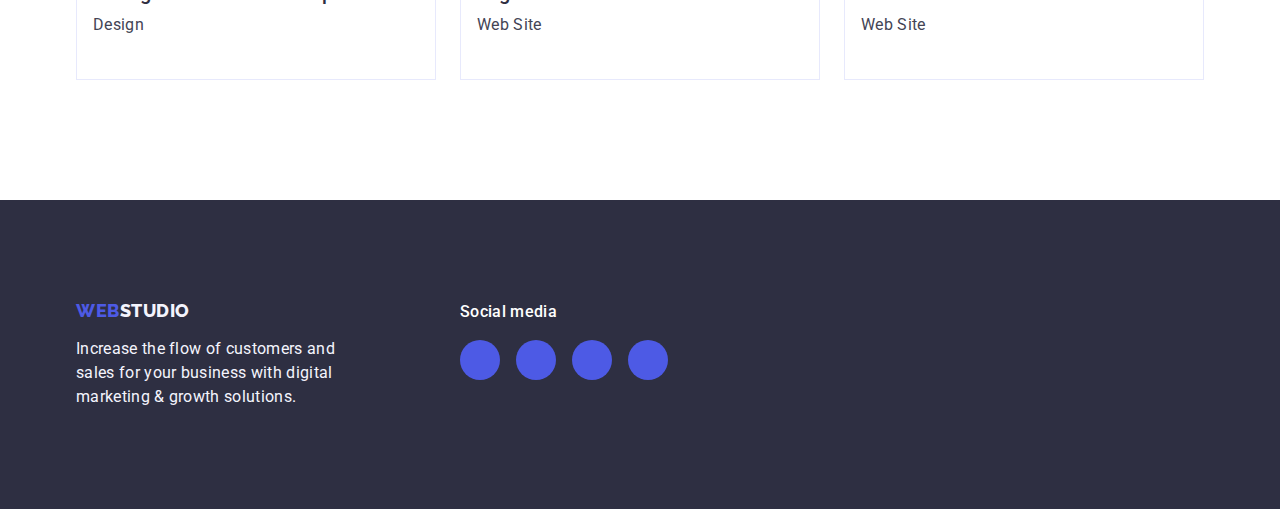
==== commit f7344a56: "index.html" ====
--- a/portfolio.html
+++ b/portfolio.html
@@ -189,9 +189,7 @@
                 class="footer-socials-link link list"
                 href="https://instagram.com"
                 ><svg class="footer-socials-icon" width="24" height="24">
-                  <use
-                    href="./images/./icons.svg/symbol-defs.svg#icon-icon-instagram"
-                  ></use>
+                  <use href="./images/icons.svg#icon-icon-instagram"></use>
                 </svg>
               </a>
             </li>
@@ -200,9 +198,7 @@
                 class="footer-socials-link link list"
                 href="https://twitter.com"
                 ><svg class="footer-socials-icon" width="24" height="24">
-                  <use
-                    href="./images/./icons.svg/symbol-defs.svg#icon-icon-twitter"
-                  ></use>
+                  <use href="./images/icons.svg#icon-icon-twitter"></use>
                 </svg>
               </a>
             </li>
@@ -211,9 +207,7 @@
                 class="footer-socials-link link list"
                 href="https://facebook.com"
                 ><svg class="footer-socials-icon" width="24" height="24">
-                  <use
-                    href="./images/./icons.svg/symbol-defs.svg#icon-icon-facebook"
-                  ></use>
+                  <use href="./images/icons.svg#icon-icon-facebook"></use>
                 </svg>
               </a>
             </li>
@@ -222,9 +216,7 @@
                 class="footer-socials-link link list"
                 href="https://linkedin.com"
                 ><svg class="footer-socials-icon" width="24" height="24">
-                  <use
-                    href="./images/./icons.svg/symbol-defs.svg#icon-icon-linkedin"
-                  ></use>
+                  <use href="./images/icons.svg#icon-icon-linkedin"></use>
                 </svg>
               </a>
             </li>
